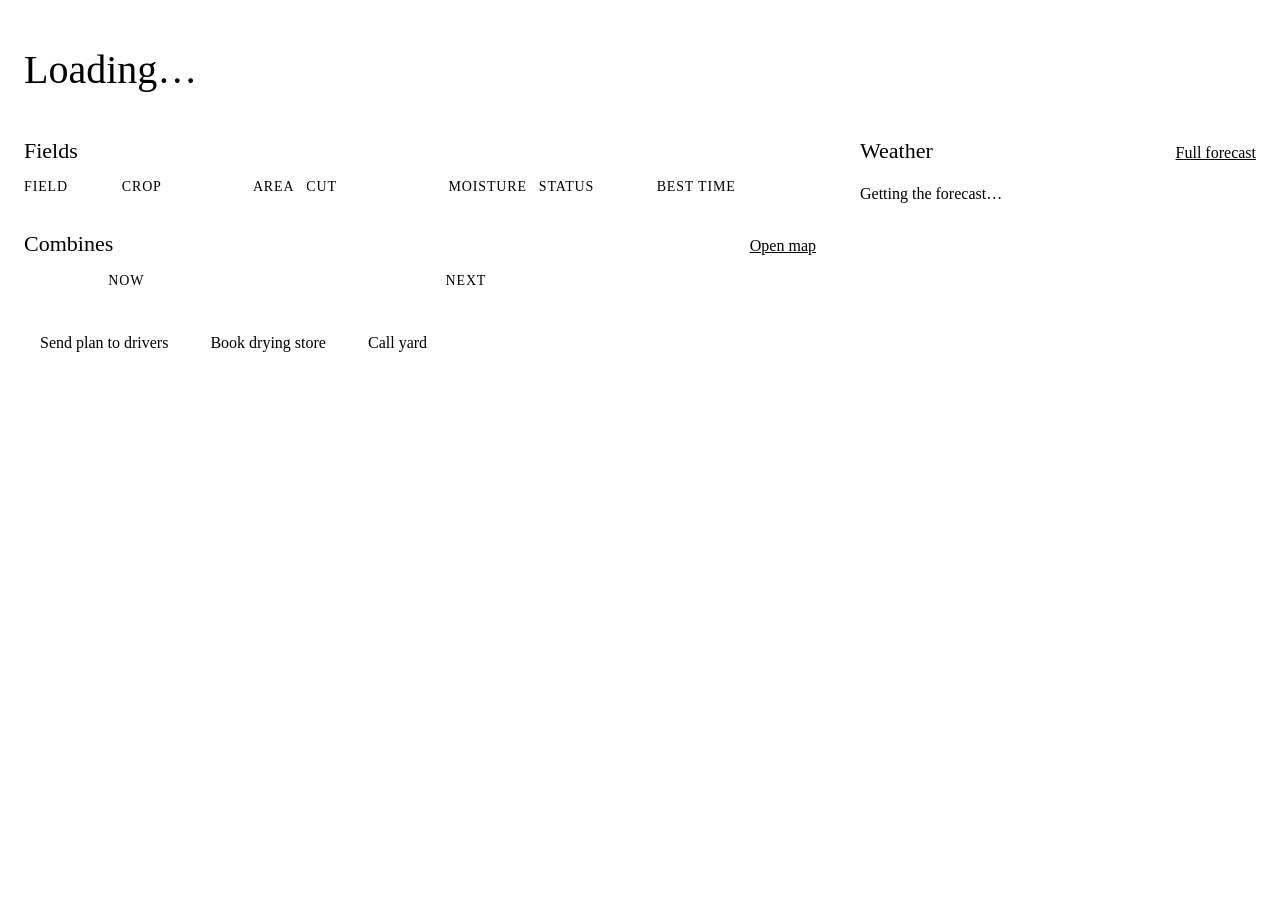
==== farmer/static/index.html @ 3c426c14 "data: move farm to Brook Farm (Oxfordshire), Met Office UK 2 km forecast and past weather" ====
<!doctype html>
<html lang="en-GB">
<head>
  <meta charset="utf-8">
  <meta name="viewport" content="width=device-width, initial-scale=1">
  <title>Today · Time to Harvest</title>
  <link rel="icon" href="favicon.svg" type="image/svg+xml">
  <link rel="stylesheet" href="/brand/css/tokens.css">
  <link rel="stylesheet" href="css/farmer.css">
  <script type="module" src="js/today.js"></script>
</head>
<body>
  <header class="strip" id="topbar"></header>
  <main class="page">
    <section class="verdict" id="verdict"><h1>Loading…</h1></section>

    <div class="columns">
      <div>
        <section class="section">
          <div class="section-head"><h2>Fields</h2><span class="num muted" id="harvested"></span></div>
          <table class="data">
            <thead><tr><th>Field</th><th class="wide">Crop</th><th class="r wide">Area</th><th>Cut</th><th class="r">Moisture</th><th>Status</th><th>Best time</th></tr></thead>
            <tbody id="fields"></tbody>
          </table>
        </section>

        <section class="section">
          <div class="section-head"><h2>Combines</h2><a class="num" href="map.html">Open map</a></div>
          <table class="data">
            <thead><tr><th></th><th>Now</th><th>Next</th></tr></thead>
            <tbody id="combines"></tbody>
          </table>
        </section>

        <div class="actions">
          <button class="button" data-toast="Plan sent to the 3 drivers.">Send plan to drivers</button>
          <button class="button secondary" data-toast="Drying store booked for tomorrow.">Book drying store</button>
          <button class="button secondary" data-toast="Calling the yard…">Call yard</button>
        </div>
      </div>

      <aside>
        <section class="section">
          <div class="section-head"><h2>Weather</h2><a class="num" href="weather.html">Full forecast</a></div>
          <div id="now-weather"><p class="muted">Getting the forecast…</p></div>
        </section>
      </aside>
    </div>
  </main>
</body>
</html>
---- farmer/static/css/farmer.css ----
/* The farmer site, in the demo panel's look: colours and fonts come from /brand/css/tokens.css.
   Rules in farmer/DESIGN.md (and webapp/DESIGN.md before it). */

:root {
  --ready: #4d7a3a; /* field green: can be cut now */
  --soon: var(--straw); /* a window opens within hours */
  --wait: var(--alarm); /* not today */
  --done: #a39c8c; /* all cut */
}

* { box-sizing: border-box; }
body { margin: 0; background: var(--paper); color: var(--ink); font: 17px/1.5 var(--font-text); }
h1 { font-weight: 500; font-size: 40px; line-height: 1.1; margin: 0; }
h2 { font-weight: 500; font-size: 22px; line-height: 1.2; margin: 0; }
a { color: inherit; }
.num, table, time, .strip, .button, .toast, .key, .legend, .timebar, select { font-family: var(--font-data); font-variant-numeric: tabular-nums; }
.label { font: 500 12px/1.2 var(--font-data); letter-spacing: 0.06em; text-transform: uppercase; color: var(--ink-2); }
.muted { color: var(--ink-2); }

/* top strip: name, pages, the time, alerts */
.strip {
  display: flex; flex-wrap: wrap; align-items: baseline; gap: 6px 28px;
  padding: 12px 24px; border-bottom: 1px solid var(--rule); font-size: 13px;
  position: sticky; top: 0; z-index: 1000; background: var(--paper);
}
.strip .farm { font: 16px var(--font-text); }
.nav { display: flex; gap: 22px; }
.nav a { text-decoration: none; color: var(--ink-2); font-size: 14px; padding: 2px 0; border-bottom: 2px solid transparent; }
.nav a.active { color: var(--ink); border-bottom-color: var(--ink); }
.strip .right { margin-left: auto; display: flex; gap: 22px; align-items: baseline; position: relative; }
.clock { font-size: 15px; cursor: pointer; }
.clock .mode { color: var(--alarm); margin-right: 8px; font-size: 11px; letter-spacing: 0.06em; }
.alerts-button { font: 500 13px var(--font-data); background: none; border: 0; padding: 0; cursor: pointer; color: var(--ink); text-decoration: underline; text-underline-offset: 3px; }
.dropdown { display: none; position: absolute; right: 0; top: 26px; width: 330px; background: var(--paper); border: 1px solid var(--ink-2); padding: 4px 14px; font: 15px var(--font-text); }
.dropdown.open { display: block; }
.dropdown p { margin: 0; padding: 8px 0; border-bottom: 1px solid var(--rule); }
.dropdown p:last-child { border-bottom: 0; }

/* page */
.page { padding: 18px 24px 48px; max-width: 1440px; margin: 0 auto; }
.columns { display: grid; grid-template-columns: minmax(0, 2fr) minmax(300px, 1fr); gap: 0 44px; }
.section { margin-top: 30px; }
.section-head { display: flex; justify-content: space-between; align-items: baseline; gap: 16px; border-bottom: 1px solid var(--ink); padding-bottom: 5px; }

/* the one sentence at the top of a page */
.verdict { padding: 6px 0 16px; border-bottom: 1px solid var(--rule); }
.verdict .lamp { width: 18px; height: 18px; margin-right: 14px; vertical-align: 3px; }
.verdict p { font-size: 20px; color: var(--ink-2); margin: 6px 0 0; }

/* tables */
table.data { width: 100%; border-collapse: collapse; font-size: 14px; }
.data th { text-align: left; font: 500 11px var(--font-data); letter-spacing: 0.06em; text-transform: uppercase; color: var(--ink-2); padding: 10px 12px 6px 0; border-bottom: 1px solid var(--rule); white-space: nowrap; }
.data td { padding: 10px 12px 10px 0; border-bottom: 1px solid var(--rule); vertical-align: baseline; }
.data td.name { font: 18px var(--font-text); }
.data .r, .data th.r { text-align: right; }
.data tr.link { cursor: pointer; }
.data tr.link:hover td { background: color-mix(in srgb, var(--rule) 30%, transparent); }

/* status lamp: a small square of colour, always next to its word */
.lamp { display: inline-block; width: 10px; height: 10px; margin-right: 7px; vertical-align: 0; }
.lamp.ready { background: var(--ready); }
.lamp.soon { background: var(--soon); }
.lamp.wait { background: var(--wait); }
.lamp.done { border: 1px solid var(--done); }
.cutbar { display: inline-block; width: 64px; height: 6px; background: var(--rule); margin-left: 10px; vertical-align: 1px; }
.cutbar span { display: block; height: 100%; background: var(--soil); }

/* weather now */
.now-figure { font: 400 46px/1 var(--font-data); margin: 14px 0 0; }
.now-figure small { font-size: 17px; color: var(--ink-2); margin-left: 4px; }
.now-word { font-size: 20px; margin: 6px 0 0; }
.facts { font: 14px var(--font-data); color: var(--ink-2); margin: 8px 0 14px; }
.hours { width: 100%; border-collapse: collapse; font: 12px var(--font-data); text-align: center; }
.hours td { padding: 3px 0; }
.hours tr:first-child td { color: var(--ink-2); }
.hours .bar { height: 30px; display: flex; align-items: flex-end; justify-content: center; border-bottom: 1px solid var(--rule); }
.hours .bar span { width: 55%; background: var(--rain); }

/* buttons and switches */
.button {
  font: 500 14px/1 var(--font-data); color: var(--paper); background: var(--ink); border: 1px solid var(--ink);
  border-radius: var(--radius); padding: 0 16px; min-height: 44px; cursor: pointer;
}
.button.secondary { background: none; color: var(--ink); border-color: var(--ink-2); }
.button.small { min-height: 38px; padding: 0 12px; font-size: 13px; }
.button:disabled { opacity: 0.6; cursor: progress; }
select.button { background: var(--paper); color: var(--ink); border-color: var(--ink-2); }
.actions { display: flex; gap: 10px; flex-wrap: wrap; margin-top: 26px; }
.switch { display: flex; justify-content: space-between; align-items: center; gap: 12px; min-height: 44px; border-bottom: 1px solid var(--rule); cursor: pointer; user-select: none; }
.switch input { display: none; }
.switch .toggle { font: 500 12px/1 var(--font-data); width: 54px; padding: 7px 0; text-align: center; border: 1px solid var(--ink-2); color: var(--ink-2); flex: none; }
.switch .toggle::after { content: "OFF"; }
.switch input:checked + .toggle { background: var(--ink); border-color: var(--ink); color: var(--paper); }
.switch input:checked + .toggle::after { content: "ON"; }

/* what a pretend button did, bottom left */
.toasts { position: fixed; left: 24px; bottom: 24px; display: grid; gap: 6px; z-index: 2000; }
.toast { background: var(--ink); color: var(--paper); padding: 10px 14px; font-size: 13px; }

/* ---------- Map ---------- */
.map-page { position: relative; height: calc(100vh - 47px); }
.map-page #map { position: absolute; inset: 0; }
.panel { position: absolute; z-index: 600; background: var(--paper); border: 1px solid var(--ink-2); padding: 10px 14px; }
.panel.left { top: 14px; left: 14px; width: 310px; }
.panel.right { top: 14px; right: 14px; width: 240px; }
.panel.bottom { bottom: 14px; left: 14px; font-size: 12px; display: flex; gap: 16px; padding: 8px 14px; }
.panel .label { display: block; border-bottom: 1px solid var(--ink); padding-bottom: 4px; }
.panel .switch { min-height: 40px; font-size: 15px; }
.combine-row { display: grid; grid-template-columns: 26px 1fr; gap: 10px; padding: 8px 0; border-bottom: 1px solid var(--rule); cursor: pointer; font-size: 15px; }
.combine-row:last-child { border-bottom: 0; }
.combine-row small { display: block; font: 12px var(--font-data); color: var(--ink-2); }
.marker { width: 26px; height: 26px; display: grid; place-items: center; background: var(--ink); color: var(--paper); font: 500 13px/1 var(--font-data); border: 2px solid var(--paper); }
.marker.cutting { border-color: var(--straw); }
.marker.driving { border-color: var(--soil); }
.combine-row .marker { width: 24px; height: 24px; }
.yard-tag { background: var(--ink); color: var(--paper); font: 500 11px/1 var(--font-data); padding: 4px 6px; white-space: nowrap; width: auto !important; height: auto !important; }
.leaflet-container { font-family: var(--font-data); background: var(--rule); }
.leaflet-tile { mix-blend-mode: plus-lighter; } /* no hairline seams between tiles at fractional zoom */
.leaflet-bar, .leaflet-bar a { border-radius: 0 !important; }
.leaflet-touch .leaflet-bar { border: 1px solid var(--ink-2); box-shadow: none; }
.leaflet-tooltip.field-tag { background: var(--paper); color: var(--ink); border: 1px solid var(--rule); border-radius: 0; box-shadow: none; font: 12px/1.3 var(--font-data); padding: 2px 6px; white-space: nowrap; }
.leaflet-tooltip.field-tag::before { display: none; }
.leaflet-popup-content-wrapper { border-radius: 0; background: var(--paper); border: 1px solid var(--ink-2); box-shadow: none; }
.leaflet-popup-tip { background: var(--paper); border: 1px solid var(--ink-2); box-shadow: none; }
.leaflet-popup-content { margin: 12px 14px; font: 15px var(--font-text); min-width: 240px; }
.readings { display: grid; grid-template-columns: repeat(3, 1fr); border-top: 1px solid var(--rule); border-bottom: 1px solid var(--rule); margin: 10px 0; }
.readings div { padding: 6px 0; }
.readings b { display: block; font: 500 20px var(--font-data); }
.readings span { font: 500 11px var(--font-data); letter-spacing: 0.06em; text-transform: uppercase; color: var(--ink-2); }
.popup-actions { display: grid; grid-template-columns: 1fr 1fr; gap: 6px; }
.popup-actions select { grid-column: 1 / -1; }
.legend { display: flex; align-items: center; gap: 6px; font-size: 12px; color: var(--ink-2); }
.legend .scale { width: 140px; height: 8px; }

/* ---------- Weather ---------- */
.tabs { display: flex; flex-wrap: wrap; gap: 20px; border-bottom: 1px solid var(--rule); }
.tab { background: none; border: 0; border-bottom: 2px solid transparent; padding: 8px 0 6px; font: 500 14px var(--font-data); color: var(--ink-2); cursor: pointer; }
.tab.active { color: var(--ink); border-bottom-color: var(--ink); }
#weather-map { height: 500px; border: 1px solid var(--rule); border-top: 0; }
.timebar { display: flex; align-items: center; gap: 14px; padding: 10px 0; font-size: 13px; }
.timebar input { flex: 1; accent-color: var(--ink); }
.timebar .when { min-width: 110px; font-size: 15px; }
.wind-arrow { font: 500 17px/1 var(--font-data); color: var(--ink); text-shadow: 0 0 3px var(--paper), 0 0 3px var(--paper); display: grid; place-items: center; }
.windows { display: grid; grid-template-columns: repeat(48, 1fr); gap: 1px; margin-top: 12px; }
.windows span { height: 26px; }
.windows .good { background: var(--ready); }
.windows .fair { background: var(--soon); }
.windows .poor { background: var(--wait); }
.window-days { display: grid; grid-template-columns: repeat(48, 1fr); font: 11px var(--font-data); color: var(--ink-2); margin-top: 4px; }
.best { font-size: 22px; margin: 12px 0 0; }

/* ---------- Control ---------- */
.machines { display: grid; grid-template-columns: repeat(auto-fit, minmax(300px, 1fr)); gap: 0 36px; }
.machine { border-top: 1px solid var(--ink); padding-top: 8px; margin-top: 18px; }
.machine .head { display: flex; justify-content: space-between; align-items: baseline; gap: 12px; }
.machine .doing { font-size: 16px; color: var(--ink-2); margin: 2px 0 0; }
.machine .actions { margin-top: 12px; }
.machine .actions select { flex: 1 1 100%; } /* the field on its own row, the buttons under it */
.settings { display: grid; grid-template-columns: repeat(3, minmax(0, 1fr)); gap: 0 36px; margin-top: 36px; }
.settings > div > h2 { border-bottom: 1px solid var(--ink); padding-bottom: 5px; }
.star { font: 500 12px var(--font-data); background: none; border: 1px solid var(--rule); color: var(--ink-2); padding: 6px 8px; cursor: pointer; }
.star.on { background: var(--straw); border-color: var(--straw); color: var(--ink); }

@media (max-width: 900px) {
  .columns, .settings { grid-template-columns: 1fr; }
  .panel.left { display: none; }
}
@media (max-width: 640px) {
  .strip { padding: 10px 14px; gap: 6px 16px; }
  .strip .farm, .strip .label { display: none; }
  .nav { gap: 14px; }
  .page { padding: 12px 14px 40px; }
  h1 { font-size: 30px; }
  .verdict p { font-size: 17px; }
  .data .wide { display: none; }
  .map-page { height: calc(100vh - 80px); }
  .panel.right { width: 200px; }
  .panel.bottom { display: none; }
  #weather-map { height: 340px; }
}
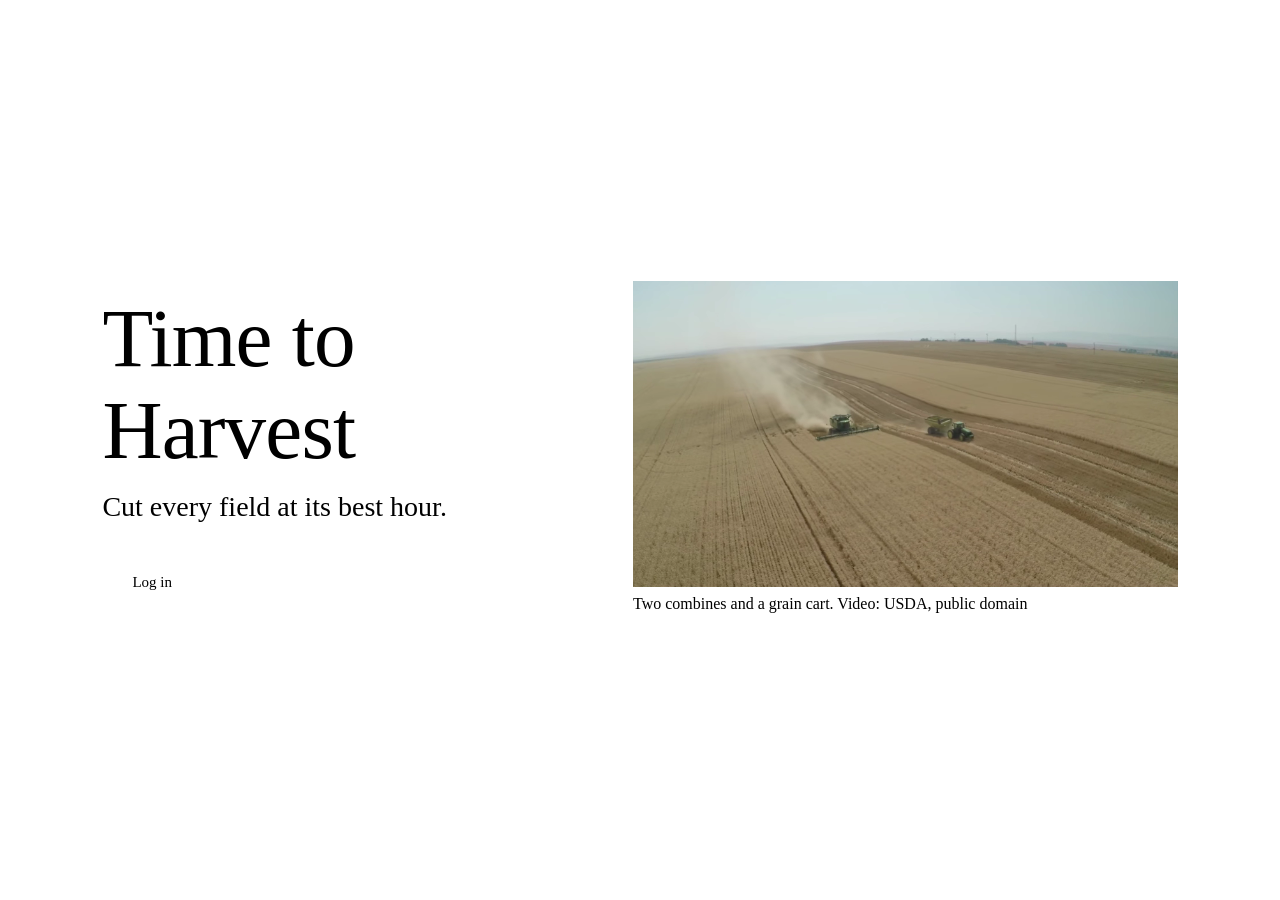
==== commit 3be49053: "hey" ====
--- a/farmer/static/index.html
+++ b/farmer/static/index.html
@@ -3,49 +3,36 @@
 <head>
   <meta charset="utf-8">
   <meta name="viewport" content="width=device-width, initial-scale=1">
-  <title>Today · Time to Harvest</title>
+  <title>Time to Harvest</title>
   <link rel="icon" href="favicon.svg" type="image/svg+xml">
   <link rel="stylesheet" href="/brand/css/tokens.css">
   <link rel="stylesheet" href="css/farmer.css">
-  <script type="module" src="js/today.js"></script>
+  <script type="module" src="js/home.js"></script>
 </head>
 <body>
-  <header class="strip" id="topbar"></header>
-  <main class="page">
-    <section class="verdict" id="verdict"><h1>Loading…</h1></section>
+  <main class="home">
+    <div class="intro">
+      <h1>Time to Harvest</h1>
+      <p class="slogan">Cut every field at its best hour.</p>
+      <a class="button" href="map.html">Log in</a>
+    </div>
 
-    <div class="columns">
-      <div>
-        <section class="section">
-          <div class="section-head"><h2>Fields</h2><span class="num muted" id="harvested"></span></div>
-          <table class="data">
-            <thead><tr><th>Field</th><th class="wide">Crop</th><th class="r wide">Area</th><th>Cut</th><th class="r">Moisture</th><th>Status</th><th>Best time</th></tr></thead>
-            <tbody id="fields"></tbody>
-          </table>
-        </section>
-
-        <section class="section">
-          <div class="section-head"><h2>Combines</h2><a class="num" href="map.html">Open map</a></div>
-          <table class="data">
-            <thead><tr><th></th><th>Now</th><th>Next</th></tr></thead>
-            <tbody id="combines"></tbody>
-          </table>
-        </section>
-
-        <div class="actions">
-          <button class="button" data-toast="Plan sent to the 3 drivers.">Send plan to drivers</button>
-          <button class="button secondary" data-toast="Drying store booked for tomorrow.">Book drying store</button>
-          <button class="button secondary" data-toast="Calling the yard…">Call yard</button>
-        </div>
+    <!-- b-roll: one clip at a time, changing every few seconds, each from data-start (in seconds,
+         where the 8 s shown have machines only, no people). Credits: media/CREDITS.md -->
+    <figure class="broll">
+      <div class="reel" data-seconds="8">
+        <video muted loop playsinline preload="auto" poster="media/harvest-fleet.jpg" data-start="3"
+          data-caption="Two combines and a grain cart. Video: USDA, public domain">
+          <source src="media/harvest-fleet.webm" type="video/webm"></video>
+        <video muted loop playsinline preload="auto" poster="media/harvest-field.jpg" data-start="0.5"
+          data-caption="A combine working down a wheat field. Video: USDA, public domain">
+          <source src="media/harvest-field.webm" type="video/webm"></video>
+        <video muted loop playsinline preload="auto" poster="media/harvest-dust.jpg" data-start="10.5"
+          data-caption="Combines at work, dust behind them. Video: USDA, public domain">
+          <source src="media/harvest-dust.webm" type="video/webm"></video>
       </div>
-
-      <aside>
-        <section class="section">
-          <div class="section-head"><h2>Weather</h2><a class="num" href="weather.html">Full forecast</a></div>
-          <div id="now-weather"><p class="muted">Getting the forecast…</p></div>
-        </section>
-      </aside>
-    </div>
+      <figcaption id="broll-caption"></figcaption>
+    </figure>
   </main>
 </body>
 </html>
--- a/farmer/static/css/farmer.css
+++ b/farmer/static/css/farmer.css
@@ -97,6 +97,19 @@
 .toasts { position: fixed; left: 24px; bottom: 24px; display: grid; gap: 6px; z-index: 2000; }
 .toast { background: var(--ink); color: var(--paper); padding: 10px 14px; font-size: 13px; }
 
+/* ---------- Home: title, slogan, log in, and b-roll of the harvest ---------- */
+.home { min-height: 100vh; display: grid; grid-template-columns: minmax(0, 1fr) minmax(0, 1.2fr); gap: 6vw; align-items: center; padding: 6vh 8vw; }
+.home .intro { display: flex; flex-direction: column; align-items: flex-start; }
+.home h1 { font-size: clamp(44px, 6.5vw, 92px); letter-spacing: -0.01em; }
+.home .slogan { font-size: clamp(20px, 2.2vw, 28px); color: var(--ink-2); margin: 14px 0 36px; }
+.home .button { display: inline-flex; align-items: center; text-decoration: none; padding: 0 30px; min-height: 48px; font-size: 15px; }
+.broll { margin: 0; }
+.reel { position: relative; aspect-ratio: 16 / 9; background: var(--ink); border: 1px solid var(--rule); overflow: hidden; }
+.reel video { position: absolute; inset: 0; width: 100%; height: 100%; object-fit: cover; opacity: 0; transition: opacity 0.9s; }
+.reel video.on { opacity: 1; }
+.broll figcaption { font: 12px var(--font-data); color: var(--ink-2); margin-top: 8px; min-height: 1.5em; }
+.strip a.home-link { text-decoration: none; }
+
 /* ---------- Map ---------- */
 .map-page { position: relative; height: calc(100vh - 47px); }
 .map-page #map { position: absolute; inset: 0; }
@@ -162,6 +175,7 @@
 .star.on { background: var(--straw); border-color: var(--straw); color: var(--ink); }
 
 @media (max-width: 900px) {
+  .home { grid-template-columns: 1fr; align-content: center; gap: 40px; }
   .columns, .settings { grid-template-columns: 1fr; }
   .panel.left { display: none; }
 }
